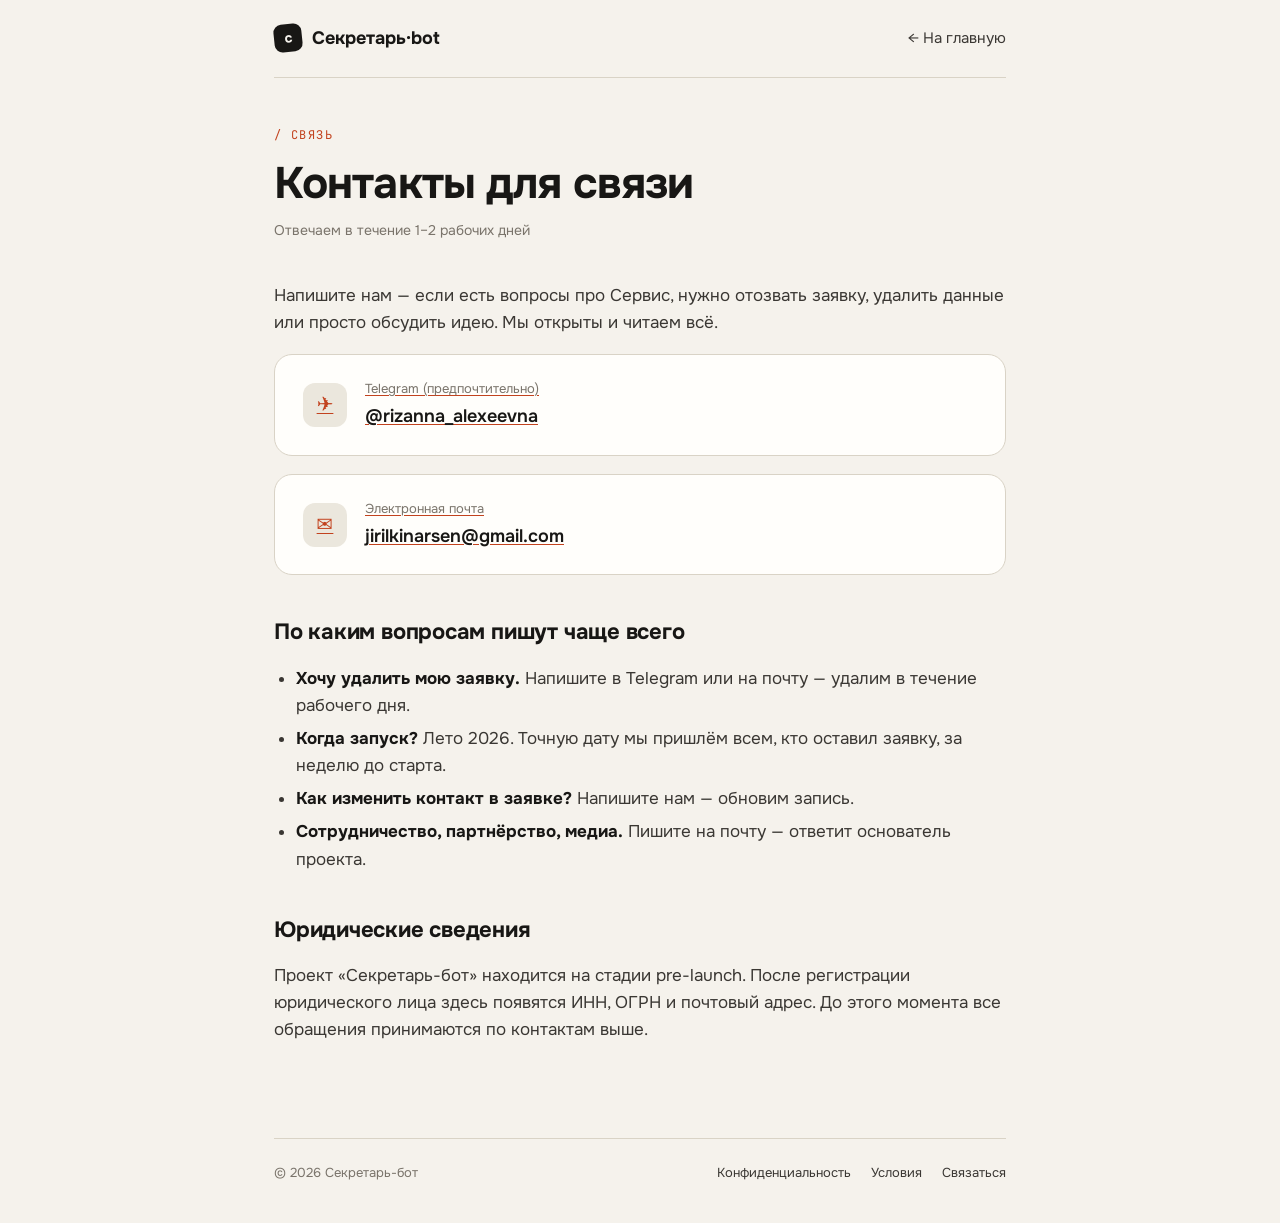
==== contacts.html @ 099b1037 "Add files via upload" ====
<!doctype html>
<html lang="ru">
<head>
<meta charset="utf-8">
<title>Контакты — Секретарь-бот</title>
<meta name="viewport" content="width=device-width, initial-scale=1">
<link rel="preconnect" href="https://fonts.googleapis.com">
<link rel="preconnect" href="https://fonts.gstatic.com" crossorigin>
<link href="https://fonts.googleapis.com/css2?family=Onest:wght@300;400;500;600;700&family=JetBrains+Mono:wght@400;500&display=swap" rel="stylesheet">
<link rel="stylesheet" href="legal.css">
</head>
<body>

<div class="wrap">
  <nav class="top">
    <a class="logo" href="./">
      <span class="dot">с</span>
      <span>Секретарь&middot;bot</span>
    </a>
    <a class="back-link" href="./">← На главную</a>
  </nav>

  <header class="page-head">
    <div class="kicker">/ Связь</div>
    <h1>Контакты для связи</h1>
    <div class="page-meta">Отвечаем в течение 1–2 рабочих дней</div>
  </header>

  <main class="content">

    <p>Напишите нам — если есть вопросы про Сервис, нужно отозвать заявку, удалить данные или просто обсудить идею. Мы открыты и читаем всё.</p>

    <a class="contact-card" href="https://t.me/rizanna_alexeevna" target="_blank" rel="noopener">
      <div class="ico">✈</div>
      <div>
        <div class="label">Telegram (предпочтительно)</div>
        <div class="val">@rizanna_alexeevna</div>
      </div>
    </a>

    <a class="contact-card" id="emailCard" href="#" rel="noopener">
      <div class="ico">✉</div>
      <div>
        <div class="label">Электронная почта</div>
        <div class="val" id="emailVal">загрузка…</div>
      </div>
    </a>
    <script>
      // Email собирается из частей, чтобы обходить автоматическую обфускацию
      // (Cloudflare Email Obfuscation и т.п.) и спам-сканеры.
      (function(){
        var u = ['jirilkin','arsen'].join('');
        var d = ['gmail','com'].join('.');
        var addr = u + '\u0040' + d;
        var card = document.getElementById('emailCard');
        var val  = document.getElementById('emailVal');
        if (card) card.href = 'mailto:' + addr;
        if (val)  val.textContent = addr;
      })();
    </script>

    <h2>По каким вопросам пишут чаще всего</h2>
    <ul>
      <li><b>Хочу удалить мою заявку.</b> Напишите в Telegram или на почту — удалим в течение рабочего дня.</li>
      <li><b>Когда запуск?</b> Лето 2026. Точную дату мы пришлём всем, кто оставил заявку, за неделю до старта.</li>
      <li><b>Как изменить контакт в заявке?</b> Напишите нам — обновим запись.</li>
      <li><b>Сотрудничество, партнёрство, медиа.</b> Пишите на почту — ответит основатель проекта.</li>
    </ul>

    <h2>Юридические сведения</h2>
    <p>Проект «Секретарь-бот» находится на стадии pre-launch. После регистрации юридического лица здесь появятся ИНН, ОГРН и почтовый адрес. До этого момента все обращения принимаются по&nbsp;контактам выше.</p>

  </main>

  <footer class="legal-footer">
    <div>© 2026 Секретарь-бот</div>
    <div class="links">
      <a href="privacy.html">Конфиденциальность</a>
      <a href="terms.html">Условия</a>
      <a href="contacts.html">Связаться</a>
    </div>
  </footer>
</div>

</body>
</html>
---- legal.css ----
/* Shared styles for legal / contact pages — matches Landing.html palette */
:root{
  --paper:#F5F2EC;
  --paper-2:#EBE7DD;
  --paper-card:#FFFEFB;
  --ink:#181715;
  --ink-2:#3A3733;
  --mute:#7A746B;
  --line:#D9D3C6;
  --coral:#FF6A3D;
  --coral-ink:#C2421E;
}
*{box-sizing:border-box}
html,body{margin:0;padding:0;overflow-x:clip}
body{
  font-family:'Onest', system-ui, sans-serif;
  background:var(--paper);
  color:var(--ink);
  font-size:17px;
  line-height:1.6;
  -webkit-font-smoothing:antialiased;
  text-rendering:optimizeLegibility;
}
.wrap{max-width:780px;margin:0 auto;padding:0 24px}

/* Top nav */
nav.top{
  display:flex;align-items:center;justify-content:space-between;
  flex-wrap:wrap;gap:12px;                        /* fix: перенос при узком экране */
  padding:24px 0;border-bottom:1px solid var(--line);margin-bottom:48px;
}
.logo{display:flex;align-items:center;gap:10px;font-weight:700;font-size:18px;text-decoration:none;color:var(--ink)}
.logo .dot{
  width:28px;height:28px;border-radius:8px;background:var(--ink);
  display:grid;place-items:center;color:var(--paper);font-size:14px;font-weight:700;
  transform:rotate(-6deg);
}
.back-link{
  color:var(--ink-2);text-decoration:none;font-size:15px;
  display:inline-flex;align-items:center;gap:6px;
}
.back-link:hover{color:var(--coral-ink)}

/* Page header */
.page-head{margin-bottom:40px}
.kicker{
  font-family:'JetBrains Mono', ui-monospace, monospace;
  font-size:12px;color:var(--coral-ink);
  letter-spacing:.12em;text-transform:uppercase;margin-bottom:14px;
}
h1{
  font-size:clamp(32px, 4.5vw, 44px);line-height:1.1;
  letter-spacing:-0.02em;font-weight:700;margin:0 0 12px;
}
.page-meta{color:var(--mute);font-size:14px}

/* Body content */
.content{padding-bottom:80px}
.content h2{
  font-size:22px;font-weight:700;letter-spacing:-0.01em;
  margin:40px 0 14px;
}
.content h2:first-child{margin-top:0}
.content h3{
  font-size:17px;font-weight:600;
  margin:24px 0 8px;color:var(--ink);
}
.content p{margin:0 0 14px;color:var(--ink-2)}
.content ul,.content ol{margin:0 0 14px;padding-left:22px;color:var(--ink-2)}
.content li{margin-bottom:6px}
.content a{color:var(--coral-ink);text-decoration:underline;text-underline-offset:2px;text-decoration-thickness:1px}
.content a:hover{color:var(--coral)}
.content b,.content strong{color:var(--ink)}
.content code{
  font-family:'JetBrains Mono', ui-monospace, monospace;
  font-size:14px;background:var(--paper-2);
  padding:2px 6px;border-radius:6px;
}

/* Contact card — явный сброс ссылочных стилей из .content a */
.contact-card{
  background:var(--paper-card);border:1px solid var(--line);
  border-radius:18px;padding:24px 28px;margin:18px 0;
  display:flex;align-items:center;gap:18px;
  text-decoration:none;color:inherit;          /* fix: убираем подчёркивание и coral-цвет */
  transition:border-color .15s ease, box-shadow .15s ease;
}
.contact-card:hover{
  border-color:var(--coral-ink);
  box-shadow:0 4px 16px -8px rgba(194,66,30,.15);
}
.contact-card .ico{
  width:44px;height:44px;border-radius:12px;background:var(--paper-2);
  display:grid;place-items:center;flex-shrink:0;font-size:20px;
}
.contact-card .label{font-size:13px;color:var(--mute);margin-bottom:2px}
.contact-card .val{font-size:18px;font-weight:600;color:var(--ink)}
.contact-card:hover .val{color:var(--coral-ink)}

/* Footer */
footer.legal-footer{
  border-top:1px solid var(--line);padding:24px 0 40px;
  display:flex;justify-content:space-between;align-items:center;
  font-size:13px;color:var(--mute);gap:16px;flex-wrap:wrap;
}
footer.legal-footer a{color:var(--ink-2);text-decoration:none}
footer.legal-footer a:hover{color:var(--coral-ink)}
footer.legal-footer .links{
  display:flex;flex-wrap:wrap;
  gap:0 20px;                                   /* fix: gap вместо margin-left на каждой ссылке */
}

/* Mobile */
@media (max-width: 640px){
  nav.top{margin-bottom:32px}
  .page-head{margin-bottom:28px}
  .content h2{margin-top:32px}
  footer.legal-footer{flex-direction:column;align-items:flex-start;gap:14px}
  footer.legal-footer .links{flex-direction:column;gap:10px 0}
  .contact-card{padding:18px 20px;gap:14px}
}
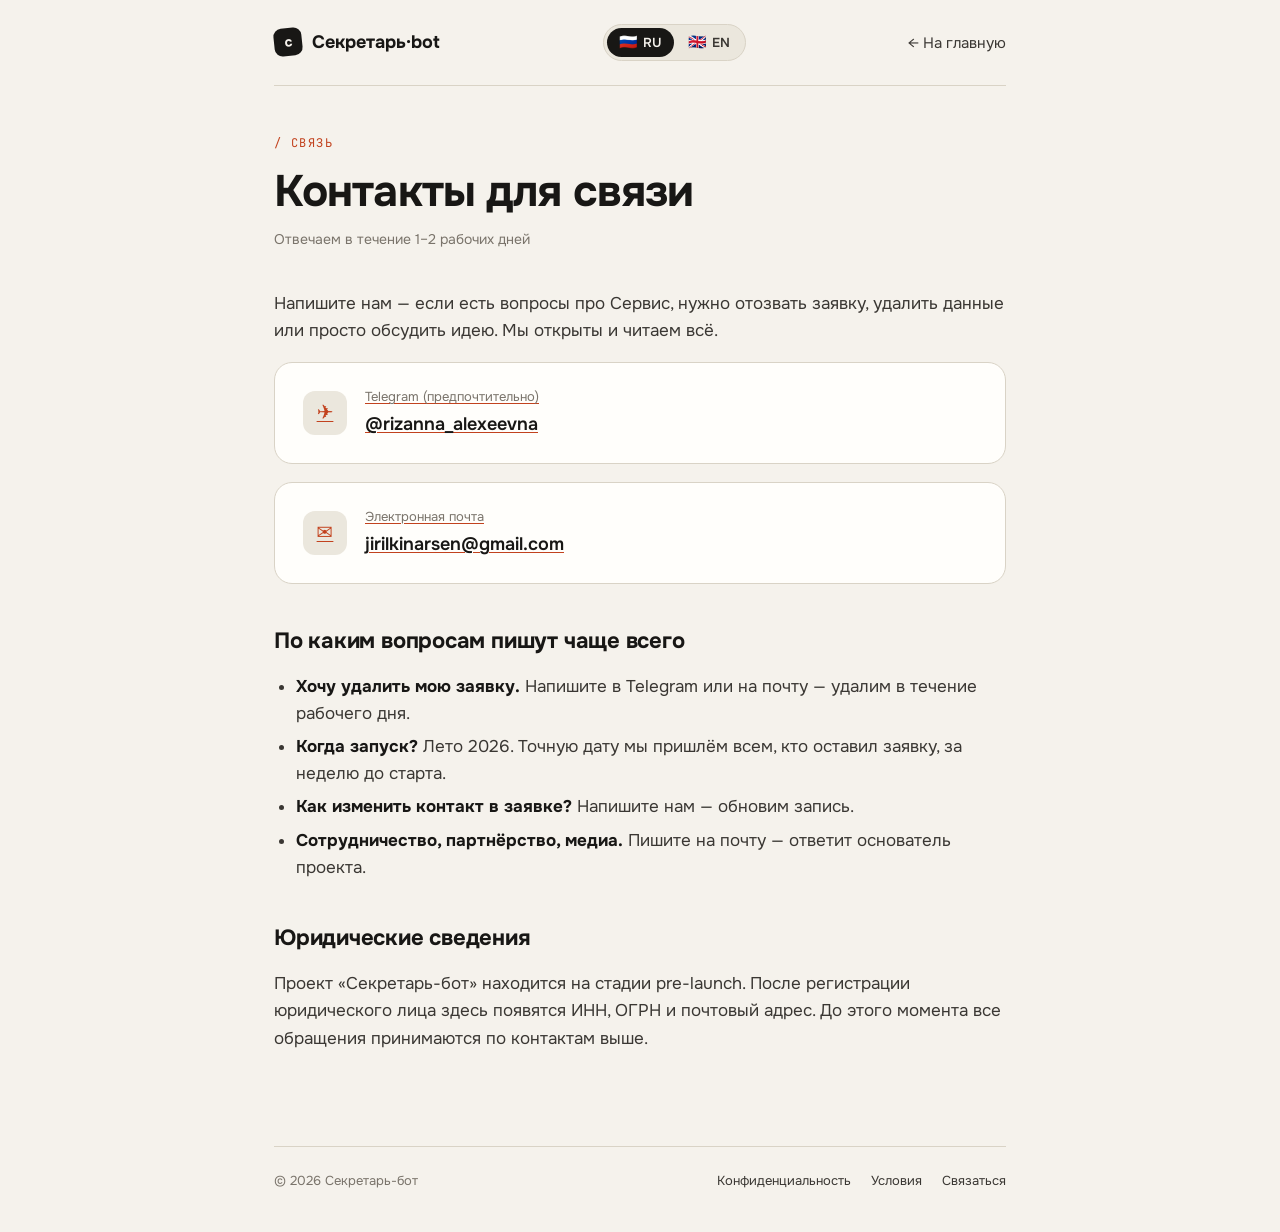
==== commit ad50dcac: "Add files via upload" ====
--- a/contacts.html
+++ b/contacts.html
@@ -15,72 +15,160 @@
   <nav class="top">
     <a class="logo" href="./">
       <span class="dot">с</span>
-      <span>Секретарь&middot;bot</span>
+      <span data-t="logoText">Секретарь&middot;bot</span>
     </a>
-    <a class="back-link" href="./">← На главную</a>
+    <div class="lang-switch" role="group" aria-label="Language">
+      <button class="lang-btn active" data-lang="ru" onclick="setLang('ru')"><span class="lang-flag">🇷🇺</span> RU</button>
+      <button class="lang-btn"        data-lang="en" onclick="setLang('en')"><span class="lang-flag">🇬🇧</span> EN</button>
+    </div>
+    <a class="back-link" href="./">
+      <span data-t="backLink">← На главную</span>
+    </a>
   </nav>
 
   <header class="page-head">
-    <div class="kicker">/ Связь</div>
-    <h1>Контакты для связи</h1>
-    <div class="page-meta">Отвечаем в течение 1–2 рабочих дней</div>
+    <div class="kicker" data-t="kicker">/ Связь</div>
+    <h1 data-t="pageH1">Контакты для связи</h1>
+    <div class="page-meta" data-t="pageMeta">Отвечаем в течение 1–2 рабочих дней</div>
   </header>
 
   <main class="content">
 
-    <p>Напишите нам — если есть вопросы про Сервис, нужно отозвать заявку, удалить данные или просто обсудить идею. Мы открыты и читаем всё.</p>
+    <!-- ═══ RUSSIAN CONTENT ═══ -->
+    <div class="lang-content" data-lang-content="ru">
+      <p>Напишите нам — если есть вопросы про Сервис, нужно отозвать заявку, удалить данные или просто обсудить идею. Мы открыты и читаем всё.</p>
 
-    <a class="contact-card" href="https://t.me/rizanna_alexeevna" target="_blank" rel="noopener">
-      <div class="ico">✈</div>
-      <div>
-        <div class="label">Telegram (предпочтительно)</div>
-        <div class="val">@rizanna_alexeevna</div>
-      </div>
-    </a>
+      <a class="contact-card" href="https://t.me/rizanna_alexeevna" target="_blank" rel="noopener">
+        <div class="ico">✈</div>
+        <div>
+          <div class="label">Telegram (предпочтительно)</div>
+          <div class="val">@rizanna_alexeevna</div>
+        </div>
+      </a>
 
-    <a class="contact-card" id="emailCard" href="#" rel="noopener">
-      <div class="ico">✉</div>
-      <div>
-        <div class="label">Электронная почта</div>
-        <div class="val" id="emailVal">загрузка…</div>
-      </div>
-    </a>
-    <script>
-      // Email собирается из частей, чтобы обходить автоматическую обфускацию
-      // (Cloudflare Email Obfuscation и т.п.) и спам-сканеры.
-      (function(){
-        var u = ['jirilkin','arsen'].join('');
-        var d = ['gmail','com'].join('.');
-        var addr = u + '\u0040' + d;
-        var card = document.getElementById('emailCard');
-        var val  = document.getElementById('emailVal');
-        if (card) card.href = 'mailto:' + addr;
-        if (val)  val.textContent = addr;
-      })();
-    </script>
+      <a class="contact-card emailCard" href="#" rel="noopener">
+        <div class="ico">✉</div>
+        <div>
+          <div class="label">Электронная почта</div>
+          <div class="val emailVal">загрузка…</div>
+        </div>
+      </a>
 
-    <h2>По каким вопросам пишут чаще всего</h2>
-    <ul>
-      <li><b>Хочу удалить мою заявку.</b> Напишите в Telegram или на почту — удалим в течение рабочего дня.</li>
-      <li><b>Когда запуск?</b> Лето 2026. Точную дату мы пришлём всем, кто оставил заявку, за неделю до старта.</li>
-      <li><b>Как изменить контакт в заявке?</b> Напишите нам — обновим запись.</li>
-      <li><b>Сотрудничество, партнёрство, медиа.</b> Пишите на почту — ответит основатель проекта.</li>
-    </ul>
+      <h2>По каким вопросам пишут чаще всего</h2>
+      <ul>
+        <li><b>Хочу удалить мою заявку.</b> Напишите в Telegram или на почту — удалим в течение рабочего дня.</li>
+        <li><b>Когда запуск?</b> Лето 2026. Точную дату мы пришлём всем, кто оставил заявку, за неделю до старта.</li>
+        <li><b>Как изменить контакт в заявке?</b> Напишите нам — обновим запись.</li>
+        <li><b>Сотрудничество, партнёрство, медиа.</b> Пишите на почту — ответит основатель проекта.</li>
+      </ul>
 
-    <h2>Юридические сведения</h2>
-    <p>Проект «Секретарь-бот» находится на стадии pre-launch. После регистрации юридического лица здесь появятся ИНН, ОГРН и почтовый адрес. До этого момента все обращения принимаются по&nbsp;контактам выше.</p>
+      <h2>Юридические сведения</h2>
+      <p>Проект «Секретарь-бот» находится на стадии pre-launch. После регистрации юридического лица здесь появятся ИНН, ОГРН и почтовый адрес. До этого момента все обращения принимаются по&nbsp;контактам выше.</p>
+    </div>
+
+    <!-- ═══ ENGLISH CONTENT ═══ -->
+    <div class="lang-content" data-lang-content="en" style="display:none">
+      <p>Write to us — whether you have questions about the Service, want to withdraw your request, delete your data, or just talk through an idea. We're open and read everything.</p>
+
+      <a class="contact-card" href="https://t.me/rizanna_alexeevna" target="_blank" rel="noopener">
+        <div class="ico">✈</div>
+        <div>
+          <div class="label">Telegram (preferred)</div>
+          <div class="val">@rizanna_alexeevna</div>
+        </div>
+      </a>
+
+      <a class="contact-card emailCard" href="#" rel="noopener">
+        <div class="ico">✉</div>
+        <div>
+          <div class="label">Email</div>
+          <div class="val emailVal">loading…</div>
+        </div>
+      </a>
+
+      <h2>What people usually write about</h2>
+      <ul>
+        <li><b>I want to delete my request.</b> Write on Telegram or by email — we'll remove it within a business day.</li>
+        <li><b>When does it launch?</b> Summer 2026. We'll message everyone who left a request a week before launch.</li>
+        <li><b>How do I update my contact in the request?</b> Write to us — we'll update your record.</li>
+        <li><b>Partnerships, collaboration, press.</b> Email us — the project founder will reply.</li>
+      </ul>
+
+      <h2>Legal information</h2>
+      <p>Secretary·bot is in pre-launch. Once we register a legal entity, our registration details and mailing address will appear here. Until then, all inquiries are handled via the contacts above.</p>
+    </div>
 
   </main>
 
   <footer class="legal-footer">
-    <div>© 2026 Секретарь-бот</div>
+    <div data-t="footerCopy">© 2026 Секретарь-бот</div>
     <div class="links">
-      <a href="privacy.html">Конфиденциальность</a>
-      <a href="terms.html">Условия</a>
-      <a href="contacts.html">Связаться</a>
+      <a href="privacy.html" data-t="footerPrivacy">Конфиденциальность</a>
+      <a href="terms.html"   data-t="footerTerms">Условия</a>
+      <a href="contacts.html" data-t="footerContact">Связаться</a>
     </div>
   </footer>
 </div>
 
+<script>
+// ── i18n ──────────────────────────────────────────────────────────────────────
+const T = {
+  ru: {
+    pageTitle:    'Контакты — Секретарь-бот',
+    logoText:     'Секретарь&middot;bot',
+    backLink:     '← На главную',
+    kicker:       '/ Связь',
+    pageH1:       'Контакты для связи',
+    pageMeta:     'Отвечаем в течение 1–2 рабочих дней',
+    footerCopy:   '© 2026 Секретарь-бот',
+    footerPrivacy:'Конфиденциальность',
+    footerTerms:  'Условия',
+    footerContact:'Связаться',
+  },
+  en: {
+    pageTitle:    'Contact — Secretary·bot',
+    logoText:     'Secretary&middot;bot',
+    backLink:     '← Home',
+    kicker:       '/ Contact',
+    pageH1:       'Get in touch',
+    pageMeta:     'We usually reply within 1–2 business days',
+    footerCopy:   '© 2026 Secretary·bot',
+    footerPrivacy:'Privacy',
+    footerTerms:  'Terms',
+    footerContact:'Contact',
+  }
+};
+
+function applyLang(lang){
+  document.querySelectorAll('[data-t]').forEach(el => {
+    const k = el.getAttribute('data-t');
+    if (T[lang]?.[k] !== undefined) el.innerHTML = T[lang][k];
+  });
+  document.querySelectorAll('.lang-content').forEach(el => {
+    el.style.display = el.getAttribute('data-lang-content') === lang ? '' : 'none';
+  });
+  document.querySelectorAll('.lang-btn').forEach(b => {
+    b.classList.toggle('active', b.dataset.lang === lang);
+  });
+  document.documentElement.lang = lang;
+  document.title = T[lang].pageTitle;
+}
+
+function setLang(lang){
+  localStorage.setItem('lang', lang);
+  applyLang(lang);
+}
+
+// ── Email obfuscation (applies to all .emailCard / .emailVal in both langs) ──
+(function(){
+  const addr = ['jirilkin','arsen'].join('') + '\u0040' + ['gmail','com'].join('.');
+  document.querySelectorAll('.emailCard').forEach(el => { el.href = 'mailto:' + addr; });
+  document.querySelectorAll('.emailVal').forEach(el => { el.textContent = addr; });
+})();
+
+// ── Init ──────────────────────────────────────────────────────────────────────
+applyLang(localStorage.getItem('lang') || 'ru');
+</script>
+
 </body>
 </html>
--- a/legal.css
+++ b/legal.css
@@ -119,3 +119,34 @@
   footer.legal-footer .links{flex-direction:column;gap:10px 0}
   .contact-card{padding:18px 20px;gap:14px}
 }
+
+/* ============================================================
+   LANGUAGE SWITCHER  (shared across all pages)
+   ============================================================ */
+.lang-switch{
+  display:inline-flex;
+  background:var(--paper-2);
+  border:1px solid var(--line);
+  border-radius:999px;
+  padding:3px;
+  gap:2px;
+  flex-shrink:0;
+}
+.lang-btn{
+  background:transparent;border:none;cursor:pointer;font-family:inherit;
+  padding:6px 12px;border-radius:999px;
+  color:var(--ink-2);font-size:13px;font-weight:600;
+  display:flex;align-items:center;gap:5px;
+  transition:all .2s ease;white-space:nowrap;
+}
+.lang-btn.active{background:var(--ink);color:var(--paper)}
+.lang-btn:not(.active):hover{color:var(--ink)}
+.lang-flag{font-size:15px;line-height:1}
+
+/* Hide the lang-content block that doesn't match the active language */
+.lang-content{transition:none}
+
+@media (max-width:640px){
+  .lang-btn{padding:5px 9px;font-size:12px}
+  nav.top{justify-content:space-between}
+}
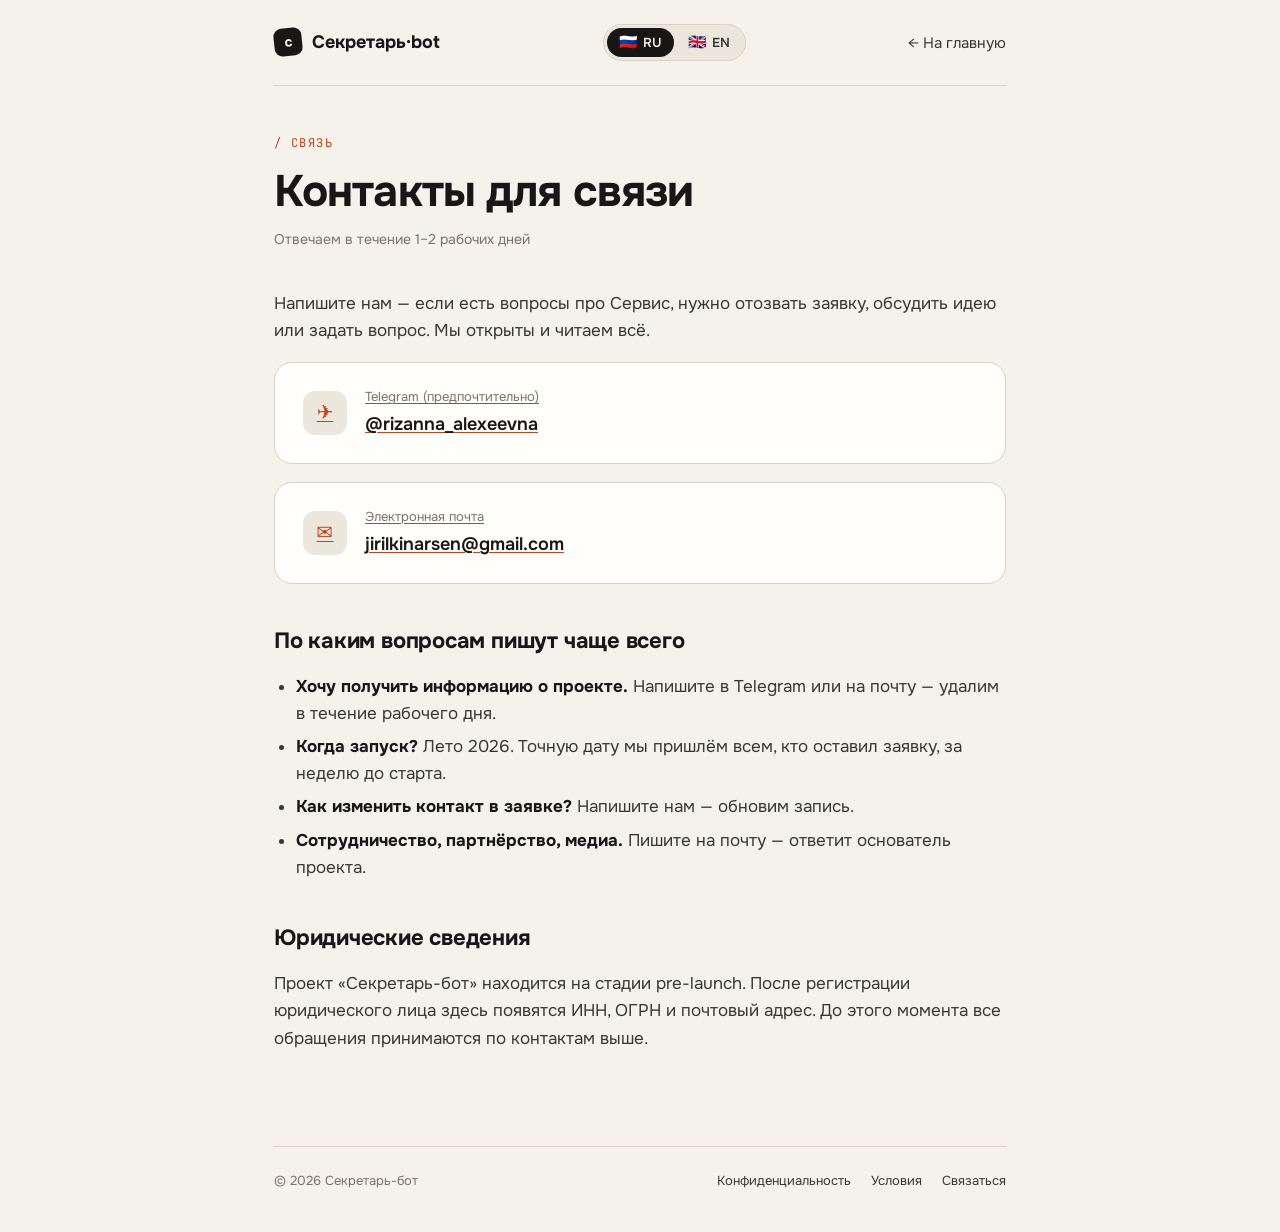
==== commit a99d8667: "Add files via upload" ====
--- a/contacts.html
+++ b/contacts.html
@@ -36,7 +36,7 @@
 
     <!-- ═══ RUSSIAN CONTENT ═══ -->
     <div class="lang-content" data-lang-content="ru">
-      <p>Напишите нам — если есть вопросы про Сервис, нужно отозвать заявку, удалить данные или просто обсудить идею. Мы открыты и читаем всё.</p>
+      <p>Напишите нам — если есть вопросы про Сервис, нужно отозвать заявку, обсудить идею или задать вопрос. Мы открыты и читаем всё.</p>
 
       <a class="contact-card" href="https://t.me/rizanna_alexeevna" target="_blank" rel="noopener">
         <div class="ico">✈</div>
@@ -56,7 +56,7 @@
 
       <h2>По каким вопросам пишут чаще всего</h2>
       <ul>
-        <li><b>Хочу удалить мою заявку.</b> Напишите в Telegram или на почту — удалим в течение рабочего дня.</li>
+        <li><b>Хочу получить информацию о проекте.</b> Напишите в Telegram или на почту — удалим в течение рабочего дня.</li>
         <li><b>Когда запуск?</b> Лето 2026. Точную дату мы пришлём всем, кто оставил заявку, за неделю до старта.</li>
         <li><b>Как изменить контакт в заявке?</b> Напишите нам — обновим запись.</li>
         <li><b>Сотрудничество, партнёрство, медиа.</b> Пишите на почту — ответит основатель проекта.</li>
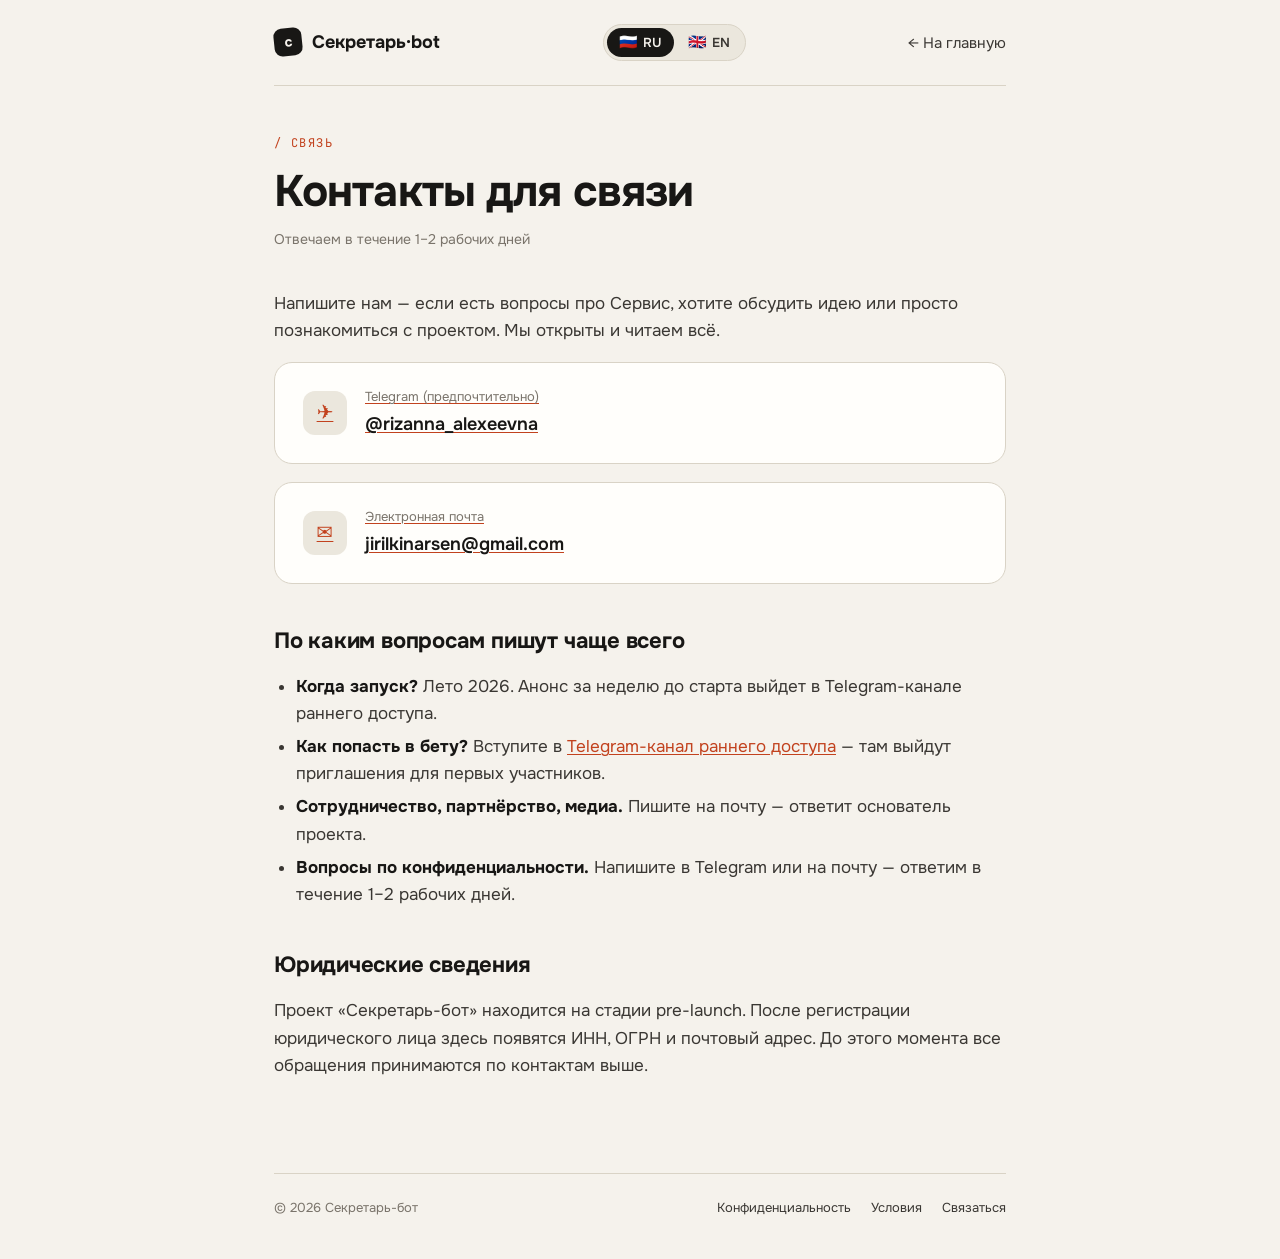
==== commit 3a965831: "Add files via upload" ====
--- a/contacts.html
+++ b/contacts.html
@@ -36,7 +36,7 @@
 
     <!-- ═══ RUSSIAN CONTENT ═══ -->
     <div class="lang-content" data-lang-content="ru">
-      <p>Напишите нам — если есть вопросы про Сервис, нужно отозвать заявку, обсудить идею или задать вопрос. Мы открыты и читаем всё.</p>
+      <p>Напишите нам — если есть вопросы про Сервис, хотите обсудить идею или просто познакомиться с проектом. Мы открыты и читаем всё.</p>
 
       <a class="contact-card" href="https://t.me/rizanna_alexeevna" target="_blank" rel="noopener">
         <div class="ico">✈</div>
@@ -56,10 +56,10 @@
 
       <h2>По каким вопросам пишут чаще всего</h2>
       <ul>
-        <li><b>Хочу получить информацию о проекте.</b> Напишите в Telegram или на почту — удалим в течение рабочего дня.</li>
-        <li><b>Когда запуск?</b> Лето 2026. Точную дату мы пришлём всем, кто оставил заявку, за неделю до старта.</li>
-        <li><b>Как изменить контакт в заявке?</b> Напишите нам — обновим запись.</li>
+        <li><b>Когда запуск?</b> Лето 2026. Анонс за неделю до старта выйдет в Telegram-канале раннего доступа.</li>
+        <li><b>Как попасть в бету?</b> Вступите в <a href="https://t.me/secretary_bot_early" target="_blank" rel="noopener">Telegram-канал раннего доступа</a> — там выйдут приглашения для первых участников.</li>
         <li><b>Сотрудничество, партнёрство, медиа.</b> Пишите на почту — ответит основатель проекта.</li>
+        <li><b>Вопросы по конфиденциальности.</b> Напишите в Telegram или на почту — ответим в течение 1–2 рабочих дней.</li>
       </ul>
 
       <h2>Юридические сведения</h2>
@@ -68,7 +68,7 @@
 
     <!-- ═══ ENGLISH CONTENT ═══ -->
     <div class="lang-content" data-lang-content="en" style="display:none">
-      <p>Write to us — whether you have questions about the Service, want to withdraw your request, delete your data, or just talk through an idea. We're open and read everything.</p>
+      <p>Write to us — whether you have questions about the Service, want to discuss an idea, or just get to know the project. We're open and read everything.</p>
 
       <a class="contact-card" href="https://t.me/rizanna_alexeevna" target="_blank" rel="noopener">
         <div class="ico">✈</div>
@@ -88,10 +88,10 @@
 
       <h2>What people usually write about</h2>
       <ul>
-        <li><b>I want to delete my request.</b> Write on Telegram or by email — we'll remove it within a business day.</li>
-        <li><b>When does it launch?</b> Summer 2026. We'll message everyone who left a request a week before launch.</li>
-        <li><b>How do I update my contact in the request?</b> Write to us — we'll update your record.</li>
+        <li><b>When does it launch?</b> Summer 2026. The announcement will go out a week before launch in the Telegram Early Access channel.</li>
+        <li><b>How do I get into the beta?</b> Join the <a href="https://t.me/secretary_bot_early" target="_blank" rel="noopener">Telegram Early Access channel</a> — invitations for the first users will be posted there.</li>
         <li><b>Partnerships, collaboration, press.</b> Email us — the project founder will reply.</li>
+        <li><b>Privacy questions.</b> Write on Telegram or by email — we'll respond within 1–2 business days.</li>
       </ul>
 
       <h2>Legal information</h2>
@@ -119,8 +119,7 @@
     backLink:     '← На главную',
     kicker:       '/ Связь',
     pageH1:       'Контакты для связи',
-    pageMeta:     'Отвечаем в течение 1–2 рабочих дней',
-    footerCopy:   '© 2026 Секретарь-бот',
+    pageMeta:     'Отвечаем в течение 1–2 рабочих дней',    footerCopy:   '© 2026 Секретарь-бот',
     footerPrivacy:'Конфиденциальность',
     footerTerms:  'Условия',
     footerContact:'Связаться',
